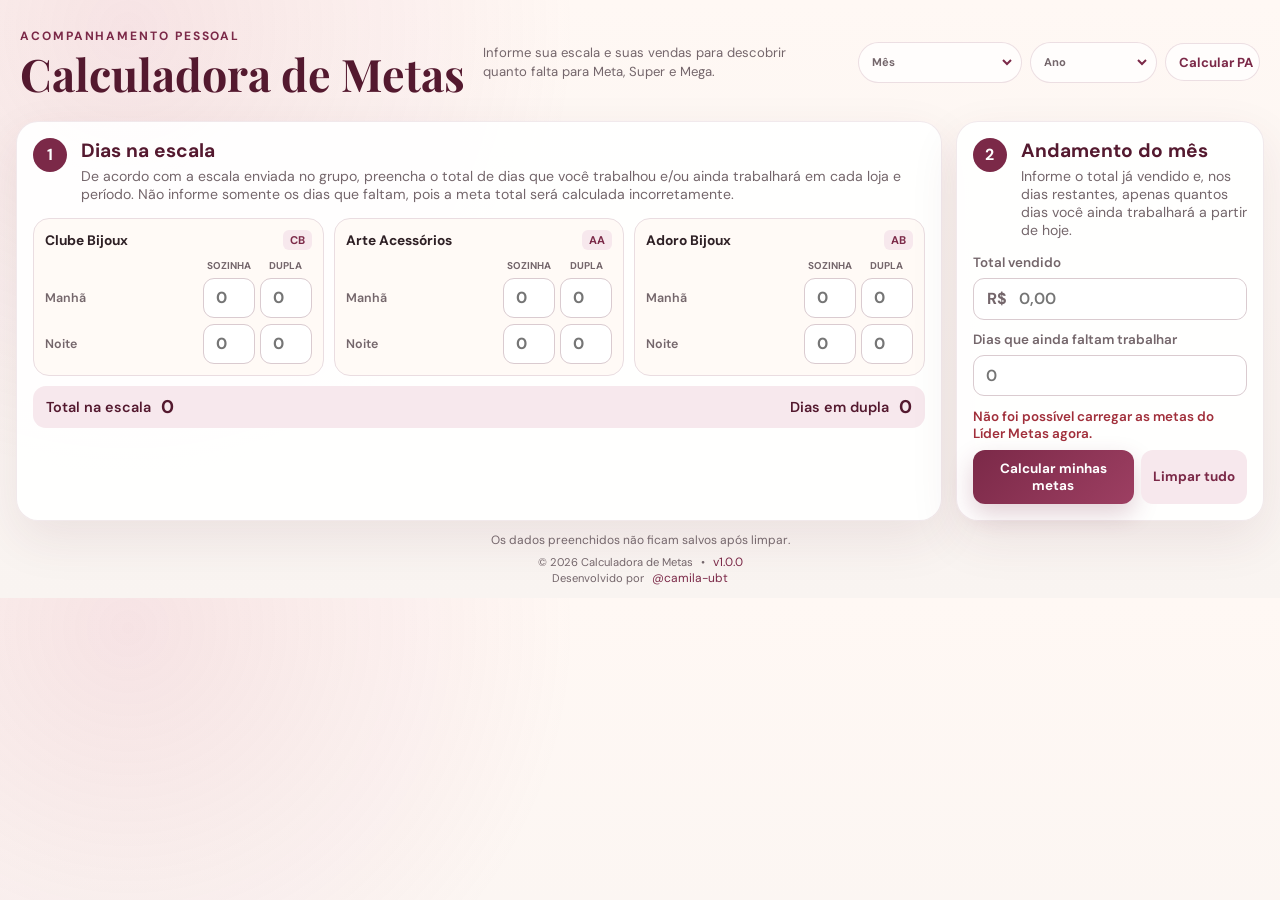
==== index.html @ 0ba43fad "feat: adicionar atalho para Calculadora de PA" ====
<!doctype html>
<html lang="pt-BR">
  <head>
    <meta charset="UTF-8" />
    <meta name="viewport" content="width=device-width, initial-scale=1" />
    <meta name="theme-color" content="#7b2948" />
    <meta
      name="description"
      content="Calculadora de metas pessoais por loja e período."
    />
    <title>Calculadora de Metas</title>
    <link rel="icon" href="favicon.svg?v=2" type="image/svg+xml" />
    <link rel="preconnect" href="https://fonts.googleapis.com" />
    <link rel="preconnect" href="https://fonts.gstatic.com" crossorigin />
    <link
      href="https://fonts.googleapis.com/css2?family=DM+Sans:wght@400;500;600;700&family=Playfair+Display:wght@600;700&display=swap"
      rel="stylesheet"
    />
    <link rel="stylesheet" href="styles.css?v=5" />
    <script src="config.js"></script>
    <script src="app.js?v=6" defer></script>
  </head>
  <body>
    <main class="page-shell">
      <header class="hero">
        <div class="hero-title">
          <p class="eyebrow">ACOMPANHAMENTO PESSOAL</p>
          <h1>Calculadora de Metas</h1>
        </div>
        <p class="hero-copy">
          Informe sua escala e suas vendas para descobrir quanto falta para
          Meta, Super e Mega.
        </p>
        <div class="footer-links">
          <label class="month-selector">
            <span>Mês das metas</span>
            <select id="monthSelect" aria-label="Selecionar mês das metas">
              <option>Carregando metas…</option>
            </select>
          </label>
          <a
            class="month-selector"
            href="https://calculo-pa.vercel.app"
            target="_blank"
            rel="noopener noreferrer"
            aria-label="Abrir Calculadora de PA"
            style="text-decoration: none"
          >
            Calcular PA
          </a>
        </div>
      </header>

      <div class="form-layout">
        <section class="card schedule-card" aria-labelledby="scheduleTitle">
          <div class="section-heading">
            <span class="step">1</span>
            <div>
              <h2 id="scheduleTitle">Dias na escala</h2>
              <p>De acordo com a escala enviada no grupo, preencha o total de dias que você trabalhou e/ou ainda trabalhará em cada loja e período. Não informe somente os dias que faltam, pois a meta total será calculada incorretamente.</p>
            </div>
          </div>

          <div class="schedule-grid">
            <div class="store-group">
              <h3>Clube Bijoux <span>CB</span></h3>
              <div class="shift-columns" aria-hidden="true">
                <span></span><span>Sozinha</span><span>Dupla</span>
              </div>
              <div class="shift-row">
                <label for="cb_manha">Manhã</label>
                <input id="cb_manha" data-shift="cb_manha" aria-label="CB manhã: dias trabalhados sozinha" type="number" min="0" max="31" inputmode="numeric" placeholder="0" />
                <input data-duo="cb_manha" aria-label="CB manhã: dias em dupla" type="number" min="0" max="31" inputmode="numeric" placeholder="0" />
              </div>
              <div class="shift-row">
                <label for="cb_noite">Noite</label>
                <input id="cb_noite" data-shift="cb_noite" aria-label="CB noite: dias trabalhados sozinha" type="number" min="0" max="31" inputmode="numeric" placeholder="0" />
                <input data-duo="cb_noite" aria-label="CB noite: dias em dupla" type="number" min="0" max="31" inputmode="numeric" placeholder="0" />
              </div>
            </div>

            <div class="store-group">
              <h3>Arte Acessórios <span>AA</span></h3>
              <div class="shift-columns" aria-hidden="true">
                <span></span><span>Sozinha</span><span>Dupla</span>
              </div>
              <div class="shift-row">
                <label for="aa_manha">Manhã</label>
                <input id="aa_manha" data-shift="aa_manha" aria-label="AA manhã: dias trabalhados sozinha" type="number" min="0" max="31" inputmode="numeric" placeholder="0" />
                <input data-duo="aa_manha" aria-label="AA manhã: dias em dupla" type="number" min="0" max="31" inputmode="numeric" placeholder="0" />
              </div>
              <div class="shift-row">
                <label for="aa_noite">Noite</label>
                <input id="aa_noite" data-shift="aa_noite" aria-label="AA noite: dias trabalhados sozinha" type="number" min="0" max="31" inputmode="numeric" placeholder="0" />
                <input data-duo="aa_noite" aria-label="AA noite: dias em dupla" type="number" min="0" max="31" inputmode="numeric" placeholder="0" />
              </div>
            </div>

            <div class="store-group">
              <h3>Adoro Bijoux <span>AB</span></h3>
              <div class="shift-columns" aria-hidden="true">
                <span></span><span>Sozinha</span><span>Dupla</span>
              </div>
              <div class="shift-row">
                <label for="ab_manha">Manhã</label>
                <input id="ab_manha" data-shift="ab_manha" aria-label="AB manhã: dias trabalhados sozinha" type="number" min="0" max="31" inputmode="numeric" placeholder="0" />
                <input data-duo="ab_manha" aria-label="AB manhã: dias em dupla" type="number" min="0" max="31" inputmode="numeric" placeholder="0" />
              </div>
              <div class="shift-row">
                <label for="ab_noite">Noite</label>
                <input id="ab_noite" data-shift="ab_noite" aria-label="AB noite: dias trabalhados sozinha" type="number" min="0" max="31" inputmode="numeric" placeholder="0" />
                <input data-duo="ab_noite" aria-label="AB noite: dias em dupla" type="number" min="0" max="31" inputmode="numeric" placeholder="0" />
              </div>
            </div>
          </div>

          <div class="total-days">
            <div>
              <span>Total na escala</span>
              <strong id="totalScheduledDays">0</strong>
            </div>
            <div>
              <span>Dias em dupla</span>
              <strong id="totalDuoDays">0</strong>
            </div>
          </div>
        </section>

        <section class="card sales-card" aria-labelledby="salesTitle">
          <div class="section-heading">
            <span class="step">2</span>
            <div>
              <h2 id="salesTitle">Andamento do mês</h2>
              <p>Informe o total já vendido e, nos dias restantes, apenas quantos dias você ainda trabalhará a partir de hoje.</p>
            </div>
          </div>

          <div class="summary-inputs">
            <label>
              <span>Total vendido</span>
              <div class="money-input">
                <span>R$</span>
                <input id="soldTotal" type="text" inputmode="numeric" placeholder="0,00" autocomplete="off" aria-label="Total vendido com centavos automáticos" />
              </div>
            </label>

            <label>
              <span>Dias que ainda faltam trabalhar</span>
              <input id="remainingDays" type="number" min="0" max="31" inputmode="numeric" placeholder="0" />
            </label>
          </div>

          <p class="form-message" id="formMessage" role="alert" aria-live="polite"></p>

          <div class="actions">
            <button class="button button-primary" id="calculateButton" type="button">
              Calcular minhas metas
            </button>
            <button class="button button-secondary" id="clearButton" type="button">
              Limpar tudo
            </button>
          </div>
        </section>
      </div>

      <section class="results" id="results" aria-labelledby="resultsTitle" hidden>
        <button class="result-close" id="resultsCloseButton" type="button" aria-label="Fechar resultado">×</button>
        <div class="results-heading">
          <p class="eyebrow">SEU RESULTADO</p>
          <h2 id="resultsTitle">Quanto falta alcançar</h2>
        </div>

        <div class="result-grid">
          <article class="result-card goal">
            <div class="result-card-top">
              <span>Meta</span>
              <strong id="goalPercent">0%</strong>
            </div>
            <p class="target">Sua meta: <b id="goalTarget">R$ 0,00</b></p>
            <p class="remaining">Falta <strong id="goalRemaining">R$ 0,00</strong></p>
            <p class="per-day" id="goalPerDay">R$ 0,00 por dia restante</p>
            <div class="progress"><span id="goalProgress"></span></div>
          </article>

          <article class="result-card super">
            <div class="result-card-top">
              <span>Super</span>
              <strong id="superPercent">0%</strong>
            </div>
            <p class="target">Sua super: <b id="superTarget">R$ 0,00</b></p>
            <p class="remaining">Falta <strong id="superRemaining">R$ 0,00</strong></p>
            <p class="per-day" id="superPerDay">R$ 0,00 por dia restante</p>
            <div class="progress"><span id="superProgress"></span></div>
          </article>

          <article class="result-card mega">
            <div class="result-card-top">
              <span>Mega</span>
              <strong id="megaPercent">0%</strong>
            </div>
            <p class="target">Sua mega: <b id="megaTarget">R$ 0,00</b></p>
            <p class="remaining">Falta <strong id="megaRemaining">R$ 0,00</strong></p>
            <p class="per-day" id="megaPerDay">R$ 0,00 por dia restante</p>
            <div class="progress"><span id="megaProgress"></span></div>
          </article>
        </div>

        <div class="status-message" id="statusMessage"></div>

        <button class="button button-secondary results-clear" id="resultsClearButton" type="button">
          Apagar e fazer novo cálculo
        </button>
      </section>

      <footer>
        <p>Os dados preenchidos não ficam salvos após limpar.</p>
        <div class="footer-links">
          <a href="admin.html" aria-label="Abrir área administrativa">Administrar metas</a>
        </div>
        <div class="footer-links">
          <span>© 2026 Calculadora de Metas</span>
          <span aria-hidden="true">•</span>
          <a href="https://github.com/camila-ubt/calculo-metas/releases" target="_blank" rel="noopener noreferrer" aria-label="Ver releases da Calculadora de Metas">v1.0.0</a>
        </div>
        <div class="footer-links">
          <span>Desenvolvido por</span>
          <a href="https://github.com/camila-ubt" target="_blank" rel="noopener noreferrer">@camila-ubt</a>
        </div>
      </footer>
    </main>
  </body>
</html>
---- styles.css ----
:root {
  --wine: #7b2948;
  --wine-dark: #54192f;
  --rose: #c66b89;
  --rose-light: #f7e8ed;
  --cream: #fffaf6;
  --paper: #ffffff;
  --ink: #2e2025;
  --muted: #74666b;
  --line: #eadde1;
  --gold: #b58538;
  --green: #28715e;
  --blue: #4467a9;
  --shadow: 0 18px 50px rgba(87, 29, 51, 0.09);
  --radius: 22px;
}

* {
  box-sizing: border-box;
}

html {
  scroll-behavior: smooth;
}

body {
  margin: 0;
  min-width: 320px;
  color: var(--ink);
  background:
    radial-gradient(circle at 10% 5%, rgba(198, 107, 137, 0.15), transparent 28rem),
    linear-gradient(180deg, #fff8f4 0, #f9f4f1 100%);
  font-family: "DM Sans", sans-serif;
}

body.modal-open {
  overflow: hidden;
}

button,
input {
  font: inherit;
}

button,
a {
  -webkit-tap-highlight-color: transparent;
}

.page-shell {
  width: min(100% - 32px, 1280px);
  margin: 0 auto;
  padding: 20px 0 12px;
}

.hero {
  display: grid;
  grid-template-columns: auto minmax(260px, 1fr) auto;
  align-items: center;
  gap: clamp(22px, 4vw, 60px);
  max-width: none;
  margin: 0 0 16px;
  padding: 8px 4px;
  text-align: left;
}

.eyebrow {
  margin: 0 0 8px;
  color: var(--wine);
  font-size: 0.75rem;
  font-weight: 700;
  letter-spacing: 0.16em;
}

h1,
h2,
h3,
p {
  margin-top: 0;
}

h1,
.results-heading h2,
.admin-hero h1 {
  font-family: "Playfair Display", serif;
}

h1 {
  margin-bottom: 0;
  color: var(--wine-dark);
  font-size: clamp(2rem, 3.4vw, 3.4rem);
  line-height: 1;
  white-space: nowrap;
}

.hero-copy {
  max-width: 470px;
  margin: 0;
  color: var(--muted);
  font-size: 0.9rem;
  line-height: 1.45;
}

.month-selector {
  display: inline-flex;
  align-items: center;
  gap: 8px;
  min-height: 38px;
  padding: 4px 6px 4px 13px;
  border: 1px solid rgba(123, 41, 72, 0.14);
  border-radius: 999px;
  color: var(--wine);
  background: rgba(255, 255, 255, 0.72);
  font-size: 0.82rem;
  font-weight: 700;
}

.month-selector select {
  border: 0;
  outline: 0;
  padding: 6px 28px 6px 8px;
  color: var(--wine);
  background: transparent;
  font: inherit;
  cursor: pointer;
}

.month-selector > span {
  white-space: nowrap;
}

.card,
.results,
.admin-card {
  margin-top: 0;
  padding: clamp(20px, 4vw, 34px);
  border: 1px solid rgba(123, 41, 72, 0.1);
  border-radius: var(--radius);
  background: rgba(255, 255, 255, 0.92);
  box-shadow: var(--shadow);
}

.form-layout {
  display: grid;
  grid-template-columns: minmax(0, 3fr) minmax(290px, 1fr);
  gap: 14px;
}

.form-layout .card {
  padding: 20px;
}

.section-heading {
  display: flex;
  align-items: flex-start;
  gap: 14px;
  margin-bottom: 15px;
}

.section-heading h2 {
  margin-bottom: 4px;
  color: var(--wine-dark);
  font-size: 1.2rem;
}

.section-heading p {
  margin-bottom: 0;
  color: var(--muted);
  font-size: 0.88rem;
}

.step {
  display: grid;
  width: 34px;
  height: 34px;
  flex: 0 0 34px;
  place-items: center;
  border-radius: 50%;
  color: white;
  background: var(--wine);
  font-weight: 700;
}

.schedule-grid {
  display: grid;
  grid-template-columns: repeat(3, 1fr);
  gap: 10px;
}

.store-group {
  padding: 13px;
  border: 1px solid var(--line);
  border-radius: 16px;
  background: var(--cream);
}

.store-group h3 {
  display: flex;
  align-items: center;
  justify-content: space-between;
  gap: 8px;
  margin-bottom: 9px;
  font-size: 0.86rem;
}

.store-group h3 span {
  padding: 3px 7px;
  border-radius: 6px;
  color: var(--wine);
  background: var(--rose-light);
  font-size: 0.7rem;
}

.shift-row {
  display: grid;
  grid-template-columns: 1fr 58px 58px;
  align-items: center;
  gap: 7px;
  margin-top: 6px;
}

.shift-columns {
  display: grid;
  grid-template-columns: 1fr 58px 58px;
  gap: 7px;
  color: var(--muted);
  font-size: 0.62rem;
  font-weight: 700;
  text-align: center;
  text-transform: uppercase;
}

.shift-row label,
.summary-inputs label > span,
.admin-field > span {
  color: var(--muted);
  font-size: 0.84rem;
  font-weight: 600;
}

input {
  width: 100%;
  min-height: 40px;
  border: 1px solid #dacbd0;
  border-radius: 11px;
  outline: none;
  color: var(--ink);
  background: white;
  transition: 0.2s border, 0.2s box-shadow;
}

input:focus {
  border-color: var(--rose);
  box-shadow: 0 0 0 4px rgba(198, 107, 137, 0.13);
}

.shift-row input {
  padding: 8px;
  text-align: center;
  font-weight: 700;
}

.total-days {
  display: flex;
  align-items: center;
  justify-content: space-between;
  margin-top: 10px;
  padding: 9px 13px;
  border-radius: 13px;
  color: var(--wine-dark);
  background: var(--rose-light);
  font-size: 0.9rem;
  font-weight: 600;
}

.total-days > div {
  display: flex;
  align-items: center;
  gap: 10px;
}

.total-days strong {
  font-size: 1.15rem;
}

.summary-inputs {
  display: grid;
  grid-template-columns: 1fr;
  gap: 11px;
}

.summary-inputs label,
.admin-field {
  display: grid;
  gap: 7px;
}

.summary-inputs input,
.admin-field input {
  padding: 9px 12px;
  font-weight: 600;
}

.money-input {
  display: grid;
  grid-template-columns: auto 1fr;
  align-items: center;
  border: 1px solid #dacbd0;
  border-radius: 11px;
  background: white;
}

.money-input:focus-within {
  border-color: var(--rose);
  box-shadow: 0 0 0 4px rgba(198, 107, 137, 0.13);
}

.money-input span {
  padding-left: 13px;
  color: var(--muted);
  font-weight: 700;
}

.money-input input {
  border: 0;
  box-shadow: none;
}

.form-message {
  min-height: 20px;
  margin: 12px 0 0;
  color: #a12f3b;
  font-size: 0.84rem;
  font-weight: 600;
}

.actions {
  display: grid;
  grid-template-columns: 1fr auto;
  gap: 10px;
  margin-top: 8px;
}

.button {
  min-height: 43px;
  padding: 10px 16px;
  border: 0;
  border-radius: 12px;
  cursor: pointer;
  font-weight: 700;
  transition: 0.18s transform, 0.18s opacity, 0.18s box-shadow;
}

.button:hover {
  transform: translateY(-1px);
}

.button:active {
  transform: translateY(1px);
}

.button:disabled {
  cursor: wait;
  opacity: 0.62;
}

.button-primary {
  flex: 1;
  color: white;
  background: linear-gradient(135deg, var(--wine), #9d3f62);
  box-shadow: 0 10px 24px rgba(123, 41, 72, 0.22);
}

.button-secondary {
  color: var(--wine);
  background: var(--rose-light);
}

.results {
  position: fixed;
  z-index: 50;
  inset: 50% auto auto 50%;
  width: min(calc(100% - 28px), 980px);
  max-height: calc(100vh - 32px);
  margin: 0;
  padding: 26px;
  overflow: auto;
  transform: translate(-50%, -50%);
  background: white;
  box-shadow:
    0 0 0 100vmax rgba(46, 32, 37, 0.48),
    0 24px 70px rgba(46, 32, 37, 0.24);
}

.result-close {
  position: absolute;
  top: 10px;
  right: 13px;
  width: 36px;
  height: 36px;
  border: 0;
  border-radius: 50%;
  color: var(--wine);
  background: var(--rose-light);
  cursor: pointer;
  font-size: 1.6rem;
  line-height: 1;
}

.results-heading {
  margin-bottom: 15px;
  text-align: center;
}

.results-heading h2 {
  margin-bottom: 0;
  color: var(--wine-dark);
  font-size: clamp(1.65rem, 4vw, 2.2rem);
}

.result-grid {
  display: grid;
  grid-template-columns: repeat(3, 1fr);
  gap: 13px;
}

.result-card {
  --accent: var(--wine);
  position: relative;
  overflow: hidden;
  padding: 15px;
  border: 1px solid var(--line);
  border-radius: 17px;
  background: white;
}

.result-card::before {
  position: absolute;
  inset: 0 auto 0 0;
  width: 4px;
  background: var(--accent);
  content: "";
}

.result-card.super {
  --accent: var(--gold);
}

.result-card.mega {
  --accent: var(--blue);
}

.result-card-top {
  display: flex;
  align-items: center;
  justify-content: space-between;
  color: var(--accent);
  font-weight: 800;
}

.result-card-top strong {
  font-size: 0.8rem;
}

.target {
  margin: 11px 0 5px;
  color: var(--muted);
  font-size: 0.78rem;
}

.target b {
  color: var(--ink);
}

.remaining {
  margin: 0 0 5px;
  font-size: 0.86rem;
}

.remaining strong {
  display: block;
  margin-top: 2px;
  color: var(--accent);
  font-size: 1.18rem;
}

.per-day {
  min-height: 32px;
  margin: 0;
  color: var(--muted);
  font-size: 0.75rem;
}

.progress {
  height: 7px;
  margin-top: 9px;
  overflow: hidden;
  border-radius: 99px;
  background: #eee7e9;
}

.progress span {
  display: block;
  width: 0;
  height: 100%;
  border-radius: inherit;
  background: var(--accent);
  transition: width 0.7s ease;
}

.status-message {
  margin-top: 13px;
  padding: 12px;
  border: 1px solid rgba(123, 41, 72, 0.12);
  border-radius: 14px;
  color: var(--wine-dark);
  background: var(--rose-light);
  text-align: center;
  font-weight: 700;
  line-height: 1.5;
}

.results-clear {
  display: block;
  margin: 16px auto 0;
}

footer {
  padding: 11px 8px 0;
  text-align: center;
}

footer p {
  margin-bottom: 6px;
  color: var(--muted);
  font-size: 0.75rem;
}

footer a,
.back-link {
  color: var(--wine);
  font-size: 0.75rem;
  text-decoration: none;
}

.footer-links {
  display: flex;
  align-items: center;
  justify-content: center;
  gap: 8px;
}

.footer-links span {
  color: var(--muted);
  font-size: 0.7rem;
}

.admin-shell {
  width: min(100% - 28px, 760px);
  margin: 0 auto;
  padding: 38px 0;
}

.back-link {
  display: inline-block;
  margin-bottom: 22px;
  font-size: 0.88rem;
  font-weight: 700;
}

.admin-hero {
  margin-bottom: 20px;
}

.admin-hero h1 {
  margin-bottom: 8px;
  color: var(--wine-dark);
  font-size: clamp(2rem, 7vw, 3.4rem);
}

.admin-hero p {
  margin-bottom: 0;
  color: var(--muted);
}

.admin-card {
  margin-top: 14px;
}

.admin-card h2 {
  margin-bottom: 6px;
  color: var(--wine-dark);
}

.admin-card > p {
  color: var(--muted);
  line-height: 1.55;
}

.admin-form {
  display: grid;
  gap: 14px;
  margin-top: 20px;
}

.admin-grid {
  display: grid;
  grid-template-columns: repeat(2, 1fr);
  gap: 14px;
}

.store-title {
  grid-column: 1 / -1;
  margin: 8px 0 -4px;
  padding-bottom: 7px;
  border-bottom: 1px solid var(--line);
  color: var(--wine-dark);
  font-size: 0.95rem;
}

.admin-message {
  min-height: 22px;
  margin: 14px 0 0;
  font-size: 0.85rem;
  font-weight: 600;
}

.admin-message.error {
  color: #a12f3b;
}

.admin-message.success {
  color: var(--green);
}

.admin-toolbar {
  display: flex;
  align-items: center;
  justify-content: space-between;
  gap: 10px;
  margin-bottom: 16px;
}

.admin-toolbar p {
  margin: 0;
  color: var(--muted);
  font-size: 0.83rem;
}

.small-button {
  min-height: 38px;
  padding: 8px 13px;
  font-size: 0.78rem;
}

[hidden] {
  display: none !important;
}

@media (max-width: 1320px) {
  .hero {
    grid-template-columns: auto minmax(190px, 1fr) auto;
    gap: 18px;
  }

  h1 {
    font-size: clamp(2rem, 3.5vw, 3rem);
  }

  .hero-copy {
    max-width: 350px;
    font-size: 0.82rem;
  }

  .form-layout .card {
    padding: 16px;
  }

  .store-group {
    padding: 11px;
  }

  .shift-row,
  .shift-columns {
    grid-template-columns: minmax(68px, 1fr) 52px 52px;
    gap: 5px;
  }

  .shift-row label {
    font-size: 0.78rem;
  }

  .actions {
    gap: 7px;
  }

  .button {
    padding-inline: 12px;
    font-size: 0.84rem;
  }
}

@media (max-width: 1050px) {
  .hero {
    grid-template-columns: 1fr auto;
  }

  .hero-copy {
    display: none;
  }

  .form-layout {
    grid-template-columns: 1fr;
  }
}

@media (max-height: 820px) and (min-width: 721px) {
  .page-shell {
    padding-top: 9px;
  }

  .hero {
    margin-bottom: 9px;
    padding-block: 3px;
  }

  .eyebrow {
    margin-bottom: 4px;
    font-size: 0.65rem;
  }

  h1 {
    font-size: clamp(1.8rem, 3.2vw, 2.65rem);
  }

  .month-selector {
    min-height: 34px;
  }

  .section-heading {
    margin-bottom: 10px;
  }

  .section-heading h2 {
    font-size: 1.05rem;
  }

  .section-heading p {
    font-size: 0.78rem;
  }

  .step {
    width: 30px;
    height: 30px;
    flex-basis: 30px;
  }

  .form-layout .card {
    padding: 13px;
  }

  .store-group {
    padding: 9px;
  }

  .store-group h3 {
    margin-bottom: 6px;
  }

  input,
  .shift-row input {
    min-height: 35px;
  }

  .shift-row {
    margin-top: 4px;
  }

  .total-days {
    margin-top: 7px;
    padding-block: 7px;
  }

  .summary-inputs {
    gap: 8px;
  }

  .summary-inputs label,
  .admin-field {
    gap: 4px;
  }

  .form-message {
    min-height: 16px;
    margin-top: 7px;
    font-size: 0.76rem;
  }

  .actions {
    margin-top: 5px;
  }

  .button {
    min-height: 38px;
    padding-block: 8px;
  }

  footer {
    padding-top: 7px;
  }

  footer p {
    margin-bottom: 3px;
  }
}

@media (max-width: 720px) {
  .page-shell {
    padding-top: 34px;
  }

  .hero {
    display: block;
    text-align: center;
  }

  .hero-title {
    margin-bottom: 10px;
  }

  h1 {
    white-space: normal;
  }

  .hero-copy {
    margin: 0 auto 14px;
  }

  .form-layout,
  .schedule-grid,
  .result-grid {
    grid-template-columns: 1fr;
  }

  .form-layout {
    gap: 14px;
  }

  .store-group h3 {
    display: flex;
    margin-bottom: 8px;
  }

  .store-group h3 span {
    display: inline-block;
    margin-top: 0;
  }

  .shift-row {
    grid-template-columns: 1fr 58px 58px;
    gap: 6px;
    margin-top: 6px;
  }

  .shift-row input {
    min-height: 40px;
  }

  .result-card {
    display: grid;
    grid-template-columns: 1fr auto;
    column-gap: 10px;
  }

  .result-card-top,
  .progress {
    grid-column: 1 / -1;
  }

  .remaining {
    text-align: right;
  }

  .per-day {
    grid-column: 1 / -1;
  }

  .results {
    padding: 22px 18px;
  }
}

@media (max-width: 520px) {
  .summary-inputs,
  .admin-grid {
    grid-template-columns: 1fr;
  }

  .actions {
    grid-template-columns: 1fr;
  }

  .button-secondary {
    order: 2;
  }

  .admin-toolbar {
    align-items: flex-start;
    flex-direction: column;
  }
}

@media (prefers-reduced-motion: reduce) {
  * {
    scroll-behavior: auto !important;
    transition: none !important;
  }
}
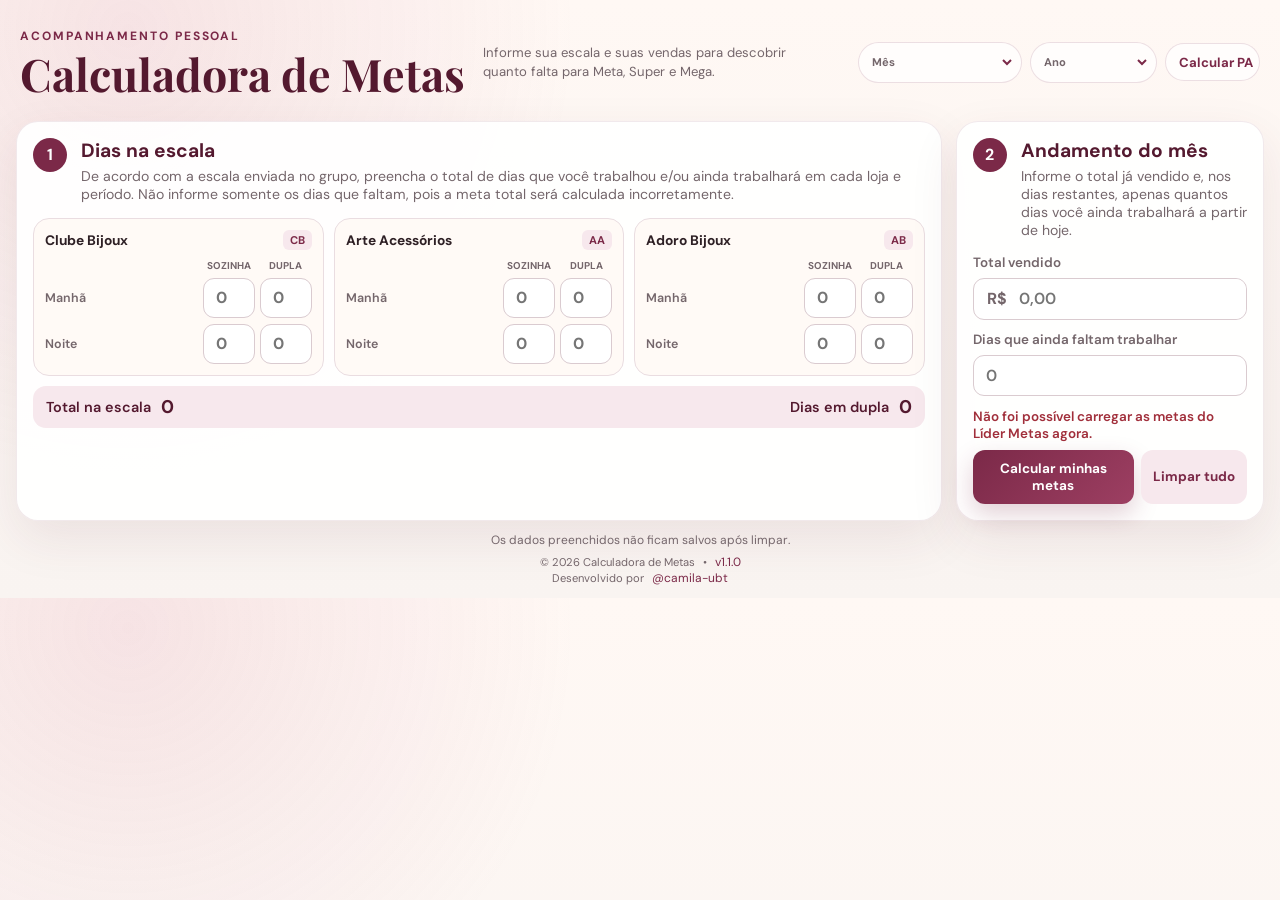
==== commit fbb57349: "chore: atualiza versão para 1.1.0" ====
--- a/index.html
+++ b/index.html
@@ -220,7 +220,7 @@
         <div class="footer-links">
           <span>© 2026 Calculadora de Metas</span>
           <span aria-hidden="true">•</span>
-          <a href="https://github.com/camila-ubt/calculo-metas/releases" target="_blank" rel="noopener noreferrer" aria-label="Ver releases da Calculadora de Metas">v1.0.0</a>
+          <a href="https://github.com/camila-ubt/calculo-metas/releases" target="_blank" rel="noopener noreferrer" aria-label="Ver releases da Calculadora de Metas">v1.1.0</a>
         </div>
         <div class="footer-links">
           <span>Desenvolvido por</span>
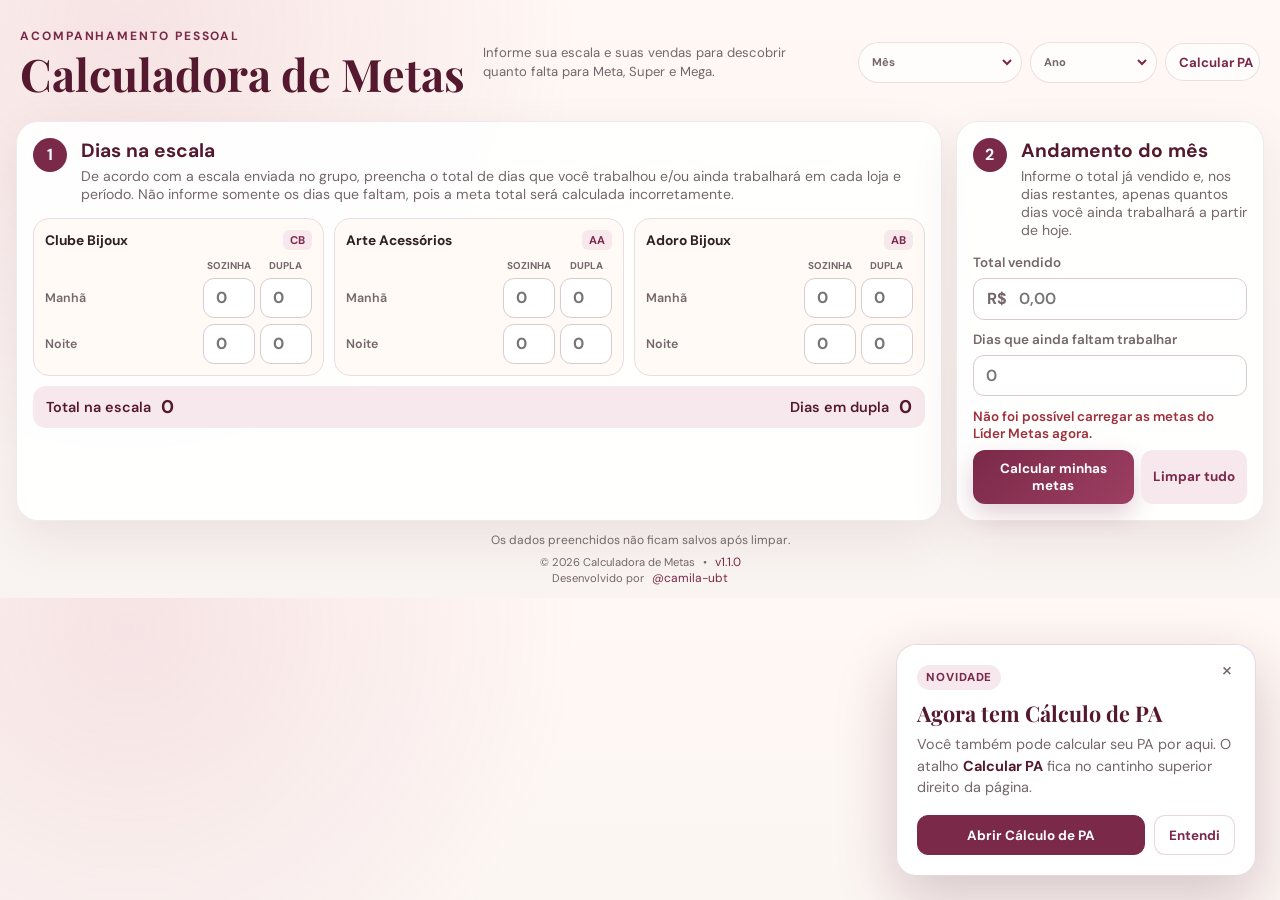
==== commit 155d70a4: "feat: mostra aviso do cálculo de PA na página inicial" ====
--- a/index.html
+++ b/index.html
@@ -17,10 +17,39 @@
       rel="stylesheet"
     />
     <link rel="stylesheet" href="styles.css?v=5" />
+    <link rel="stylesheet" href="pa-notice.css?v=1" />
     <script src="config.js"></script>
     <script src="app.js?v=6" defer></script>
+    <script src="pa-notice.js?v=1" defer></script>
   </head>
   <body>
+    <aside
+      class="pa-notice"
+      id="paNotice"
+      role="dialog"
+      aria-labelledby="paNoticeTitle"
+      aria-describedby="paNoticeDescription"
+      hidden
+    >
+      <button class="pa-notice-close" id="paNoticeClose" type="button" aria-label="Fechar aviso">×</button>
+      <span class="pa-notice-badge">Novidade</span>
+      <h2 id="paNoticeTitle">Agora tem Cálculo de PA</h2>
+      <p id="paNoticeDescription">
+        Você também pode calcular seu PA por aqui. O atalho <strong>Calcular PA</strong>
+        fica no cantinho superior direito da página.
+      </p>
+      <div class="pa-notice-actions">
+        <a
+          class="pa-notice-link"
+          id="paNoticeLink"
+          href="https://calculo-pa.vercel.app"
+          target="_blank"
+          rel="noopener noreferrer"
+        >Abrir Cálculo de PA</a>
+        <button class="pa-notice-dismiss" id="paNoticeDismiss" type="button">Entendi</button>
+      </div>
+    </aside>
+
     <main class="page-shell">
       <header class="hero">
         <div class="hero-title">
--- a/pa-notice.css
+++ b/pa-notice.css
@@ -0,0 +1,148 @@
+.pa-notice {
+  position: fixed;
+  right: 24px;
+  bottom: 24px;
+  z-index: 1000;
+  width: min(360px, calc(100vw - 32px));
+  padding: 20px;
+  border: 1px solid rgba(123, 41, 72, 0.18);
+  border-radius: 20px;
+  background: rgba(255, 255, 255, 0.98);
+  box-shadow: 0 22px 60px rgba(84, 25, 47, 0.22);
+  animation: paNoticeIn 0.28s ease-out;
+}
+
+.pa-notice[hidden] {
+  display: none;
+}
+
+.pa-notice-close {
+  position: absolute;
+  top: 10px;
+  right: 12px;
+  display: grid;
+  width: 32px;
+  height: 32px;
+  place-items: center;
+  border: 0;
+  border-radius: 50%;
+  color: var(--muted);
+  background: transparent;
+  font-size: 1.35rem;
+  line-height: 1;
+  cursor: pointer;
+}
+
+.pa-notice-close:hover,
+.pa-notice-close:focus-visible {
+  color: var(--wine-dark);
+  background: var(--rose-light);
+  outline: none;
+}
+
+.pa-notice-badge {
+  display: inline-flex;
+  margin-bottom: 9px;
+  padding: 5px 9px;
+  border-radius: 999px;
+  color: var(--wine);
+  background: var(--rose-light);
+  font-size: 0.72rem;
+  font-weight: 800;
+  letter-spacing: 0.08em;
+  text-transform: uppercase;
+}
+
+.pa-notice h2 {
+  margin: 0 34px 7px 0;
+  color: var(--wine-dark);
+  font-family: "Playfair Display", serif;
+  font-size: 1.35rem;
+}
+
+.pa-notice p {
+  margin: 0;
+  color: var(--muted);
+  font-size: 0.9rem;
+  line-height: 1.5;
+}
+
+.pa-notice strong {
+  color: var(--wine-dark);
+}
+
+.pa-notice-actions {
+  display: flex;
+  gap: 9px;
+  margin-top: 16px;
+}
+
+.pa-notice-link,
+.pa-notice-dismiss {
+  display: inline-flex;
+  min-height: 40px;
+  align-items: center;
+  justify-content: center;
+  padding: 9px 14px;
+  border-radius: 11px;
+  font: inherit;
+  font-size: 0.84rem;
+  font-weight: 700;
+  text-decoration: none;
+  cursor: pointer;
+}
+
+.pa-notice-link {
+  flex: 1;
+  border: 1px solid var(--wine);
+  color: white;
+  background: var(--wine);
+}
+
+.pa-notice-link:hover,
+.pa-notice-link:focus-visible {
+  background: var(--wine-dark);
+  outline: none;
+}
+
+.pa-notice-dismiss {
+  border: 1px solid rgba(123, 41, 72, 0.18);
+  color: var(--wine);
+  background: white;
+}
+
+.pa-notice-dismiss:hover,
+.pa-notice-dismiss:focus-visible {
+  background: var(--rose-light);
+  outline: none;
+}
+
+@keyframes paNoticeIn {
+  from {
+    opacity: 0;
+    transform: translateY(12px);
+  }
+  to {
+    opacity: 1;
+    transform: translateY(0);
+  }
+}
+
+@media (max-width: 640px) {
+  .pa-notice {
+    right: 16px;
+    bottom: 16px;
+    left: 16px;
+    width: auto;
+  }
+
+  .pa-notice-actions {
+    flex-direction: column;
+  }
+}
+
+@media (prefers-reduced-motion: reduce) {
+  .pa-notice {
+    animation: none;
+  }
+}
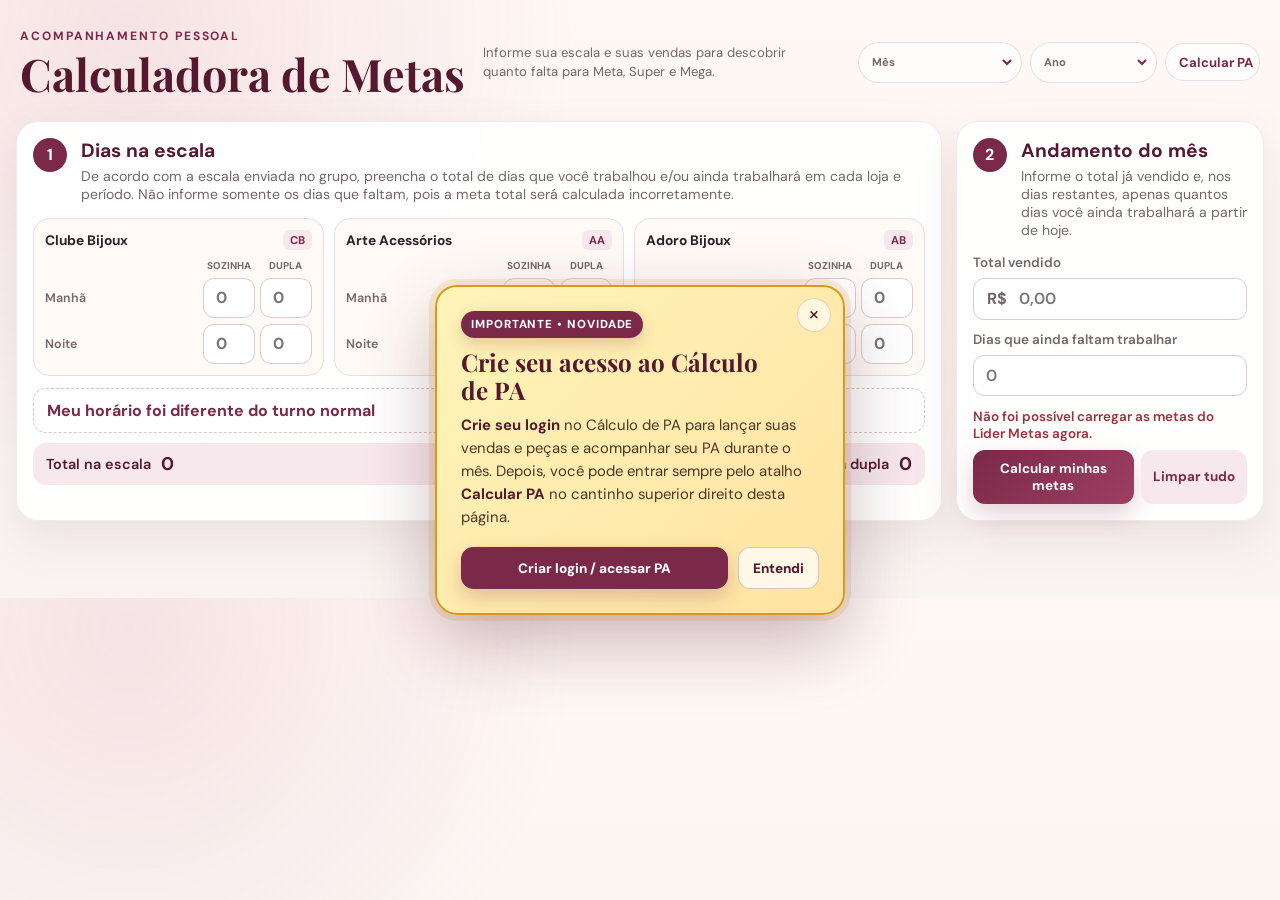
==== commit e63061e7: "fix: evita ciclo de mutacoes que trava fechamento do aviso" ====
--- a/index.html
+++ b/index.html
@@ -20,7 +20,7 @@
     <link rel="stylesheet" href="pa-notice.css?v=1" />
     <script src="config.js"></script>
     <script src="app.js?v=6" defer></script>
-    <script src="pa-notice.js?v=1" defer></script>
+    <script src="pa-notice.js?v=2" defer></script>
   </head>
   <body>
     <aside
--- a/pa-notice.css
+++ b/pa-notice.css
@@ -1,14 +1,17 @@
 .pa-notice {
   position: fixed;
-  right: 24px;
-  bottom: 24px;
+  top: 50%;
+  left: 50%;
   z-index: 1000;
-  width: min(360px, calc(100vw - 32px));
-  padding: 20px;
-  border: 1px solid rgba(123, 41, 72, 0.18);
-  border-radius: 20px;
-  background: rgba(255, 255, 255, 0.98);
-  box-shadow: 0 22px 60px rgba(84, 25, 47, 0.22);
+  width: min(410px, calc(100vw - 32px));
+  padding: 24px;
+  border: 2px solid #d79a1e;
+  border-radius: 22px;
+  background: linear-gradient(135deg, #fff4b8 0%, #ffe3a3 100%);
+  box-shadow:
+    0 26px 70px rgba(84, 25, 47, 0.3),
+    0 0 0 6px rgba(215, 154, 30, 0.16);
+  transform: translate(-50%, -50%);
   animation: paNoticeIn 0.28s ease-out;
 }
 
@@ -18,16 +21,16 @@
 
 .pa-notice-close {
   position: absolute;
-  top: 10px;
+  top: 11px;
   right: 12px;
   display: grid;
-  width: 32px;
-  height: 32px;
+  width: 34px;
+  height: 34px;
   place-items: center;
-  border: 0;
+  border: 1px solid rgba(84, 25, 47, 0.16);
   border-radius: 50%;
-  color: var(--muted);
-  background: transparent;
+  color: var(--wine-dark);
+  background: rgba(255, 255, 255, 0.6);
   font-size: 1.35rem;
   line-height: 1;
   cursor: pointer;
@@ -35,18 +38,19 @@
 
 .pa-notice-close:hover,
 .pa-notice-close:focus-visible {
-  color: var(--wine-dark);
-  background: var(--rose-light);
+  color: white;
+  background: var(--wine);
   outline: none;
 }
 
 .pa-notice-badge {
   display: inline-flex;
-  margin-bottom: 9px;
-  padding: 5px 9px;
+  margin-bottom: 11px;
+  padding: 6px 10px;
   border-radius: 999px;
-  color: var(--wine);
-  background: var(--rose-light);
+  color: white;
+  background: var(--wine);
+  box-shadow: 0 6px 16px rgba(123, 41, 72, 0.22);
   font-size: 0.72rem;
   font-weight: 800;
   letter-spacing: 0.08em;
@@ -54,17 +58,18 @@
 }
 
 .pa-notice h2 {
-  margin: 0 34px 7px 0;
+  margin: 0 38px 9px 0;
   color: var(--wine-dark);
   font-family: "Playfair Display", serif;
-  font-size: 1.35rem;
+  font-size: 1.52rem;
+  line-height: 1.15;
 }
 
 .pa-notice p {
   margin: 0;
-  color: var(--muted);
-  font-size: 0.9rem;
-  line-height: 1.5;
+  color: #4d3527;
+  font-size: 0.93rem;
+  line-height: 1.55;
 }
 
 .pa-notice strong {
@@ -73,21 +78,21 @@
 
 .pa-notice-actions {
   display: flex;
-  gap: 9px;
-  margin-top: 16px;
+  gap: 10px;
+  margin-top: 18px;
 }
 
 .pa-notice-link,
 .pa-notice-dismiss {
   display: inline-flex;
-  min-height: 40px;
+  min-height: 42px;
   align-items: center;
   justify-content: center;
-  padding: 9px 14px;
-  border-radius: 11px;
+  padding: 10px 14px;
+  border-radius: 12px;
   font: inherit;
-  font-size: 0.84rem;
-  font-weight: 700;
+  font-size: 0.85rem;
+  font-weight: 800;
   text-decoration: none;
   cursor: pointer;
 }
@@ -97,6 +102,7 @@
   border: 1px solid var(--wine);
   color: white;
   background: var(--wine);
+  box-shadow: 0 8px 20px rgba(123, 41, 72, 0.24);
 }
 
 .pa-notice-link:hover,
@@ -106,34 +112,32 @@
 }
 
 .pa-notice-dismiss {
-  border: 1px solid rgba(123, 41, 72, 0.18);
-  color: var(--wine);
-  background: white;
+  border: 1px solid rgba(84, 25, 47, 0.22);
+  color: var(--wine-dark);
+  background: rgba(255, 255, 255, 0.72);
 }
 
 .pa-notice-dismiss:hover,
 .pa-notice-dismiss:focus-visible {
-  background: var(--rose-light);
+  background: white;
   outline: none;
 }
 
 @keyframes paNoticeIn {
   from {
     opacity: 0;
-    transform: translateY(12px);
+    transform: translate(-50%, calc(-50% + 12px)) scale(0.98);
   }
   to {
     opacity: 1;
-    transform: translateY(0);
+    transform: translate(-50%, -50%) scale(1);
   }
 }
 
 @media (max-width: 640px) {
   .pa-notice {
-    right: 16px;
-    bottom: 16px;
-    left: 16px;
-    width: auto;
+    width: min(390px, calc(100vw - 24px));
+    padding: 22px 18px 18px;
   }
 
   .pa-notice-actions {
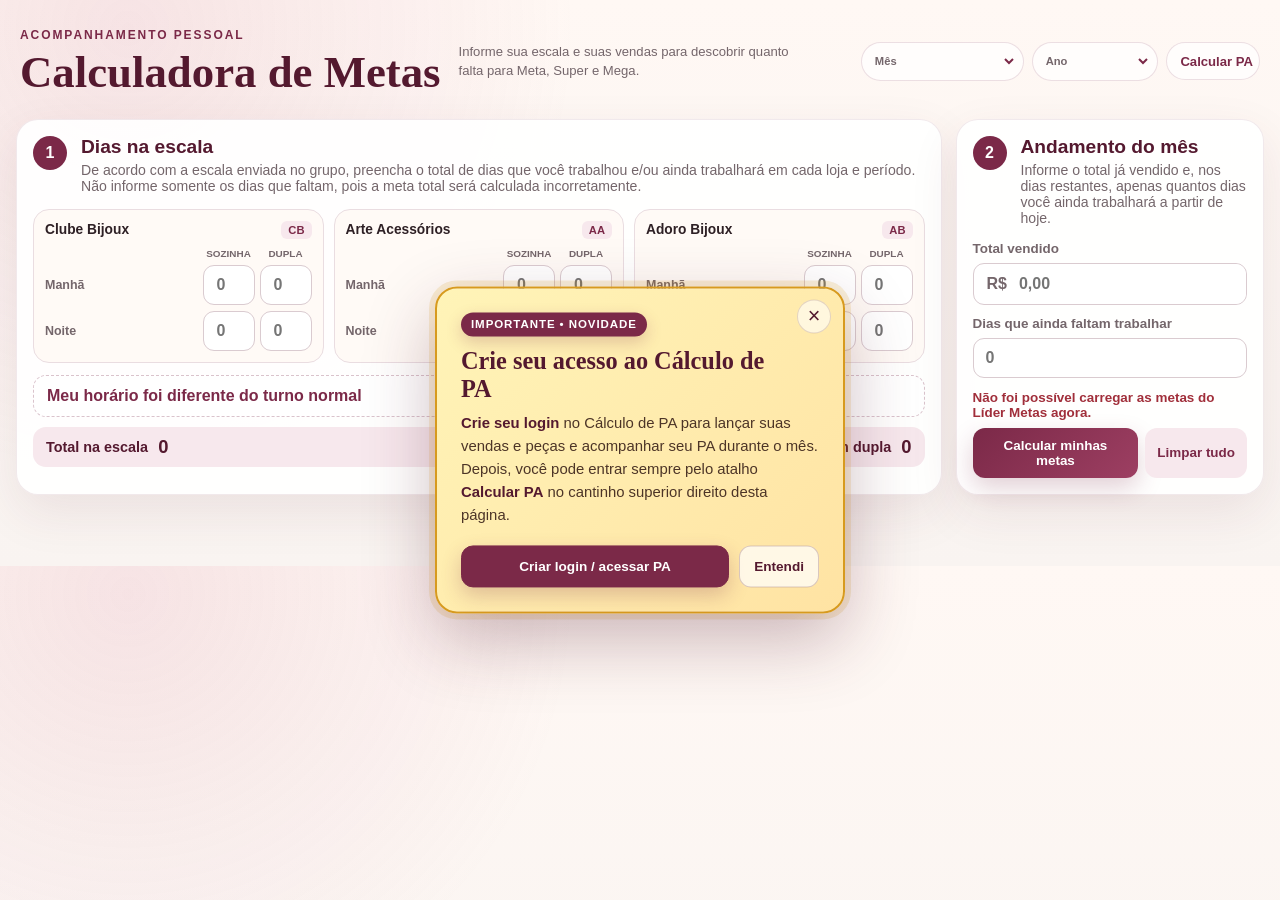
==== commit a428c009: "security: adiciona política de conteúdo à página" ====
--- a/index.html
+++ b/index.html
@@ -4,6 +4,8 @@
     <meta charset="UTF-8" />
     <meta name="viewport" content="width=device-width, initial-scale=1" />
     <meta name="theme-color" content="#7b2948" />
+    <meta http-equiv="Content-Security-Policy" content="default-src 'self'; base-uri 'self'; object-src 'none'; frame-src 'none'; form-action 'self'; script-src 'self'; style-src 'self' 'unsafe-inline' https://fonts.googleapis.com; font-src 'self' https://fonts.gstatic.com data:; img-src 'self' data:; connect-src 'self' https://nnxzkokfbnshdidaioet.supabase.co; worker-src 'none'; upgrade-insecure-requests" />
+    <meta name="referrer" content="strict-origin-when-cross-origin" />
     <meta
       name="description"
       content="Calculadora de metas pessoais por loja e período."
@@ -18,9 +20,10 @@
     />
     <link rel="stylesheet" href="styles.css?v=5" />
     <link rel="stylesheet" href="pa-notice.css?v=1" />
+    <script src="security-validation.js?v=1"></script>
     <script src="config.js"></script>
     <script src="app.js?v=6" defer></script>
-    <script src="pa-notice.js?v=2" defer></script>
+    <script src="pa-notice.js?v=3" defer></script>
   </head>
   <body>
     <aside
@@ -249,7 +252,7 @@
         <div class="footer-links">
           <span>© 2026 Calculadora de Metas</span>
           <span aria-hidden="true">•</span>
-          <a href="https://github.com/camila-ubt/calculo-metas/releases" target="_blank" rel="noopener noreferrer" aria-label="Ver releases da Calculadora de Metas">v1.1.0</a>
+          <a href="https://github.com/camila-ubt/calculo-metas/releases" target="_blank" rel="noopener noreferrer" aria-label="Ver releases da Calculadora de Metas">v1.2.0</a>
         </div>
         <div class="footer-links">
           <span>Desenvolvido por</span>
